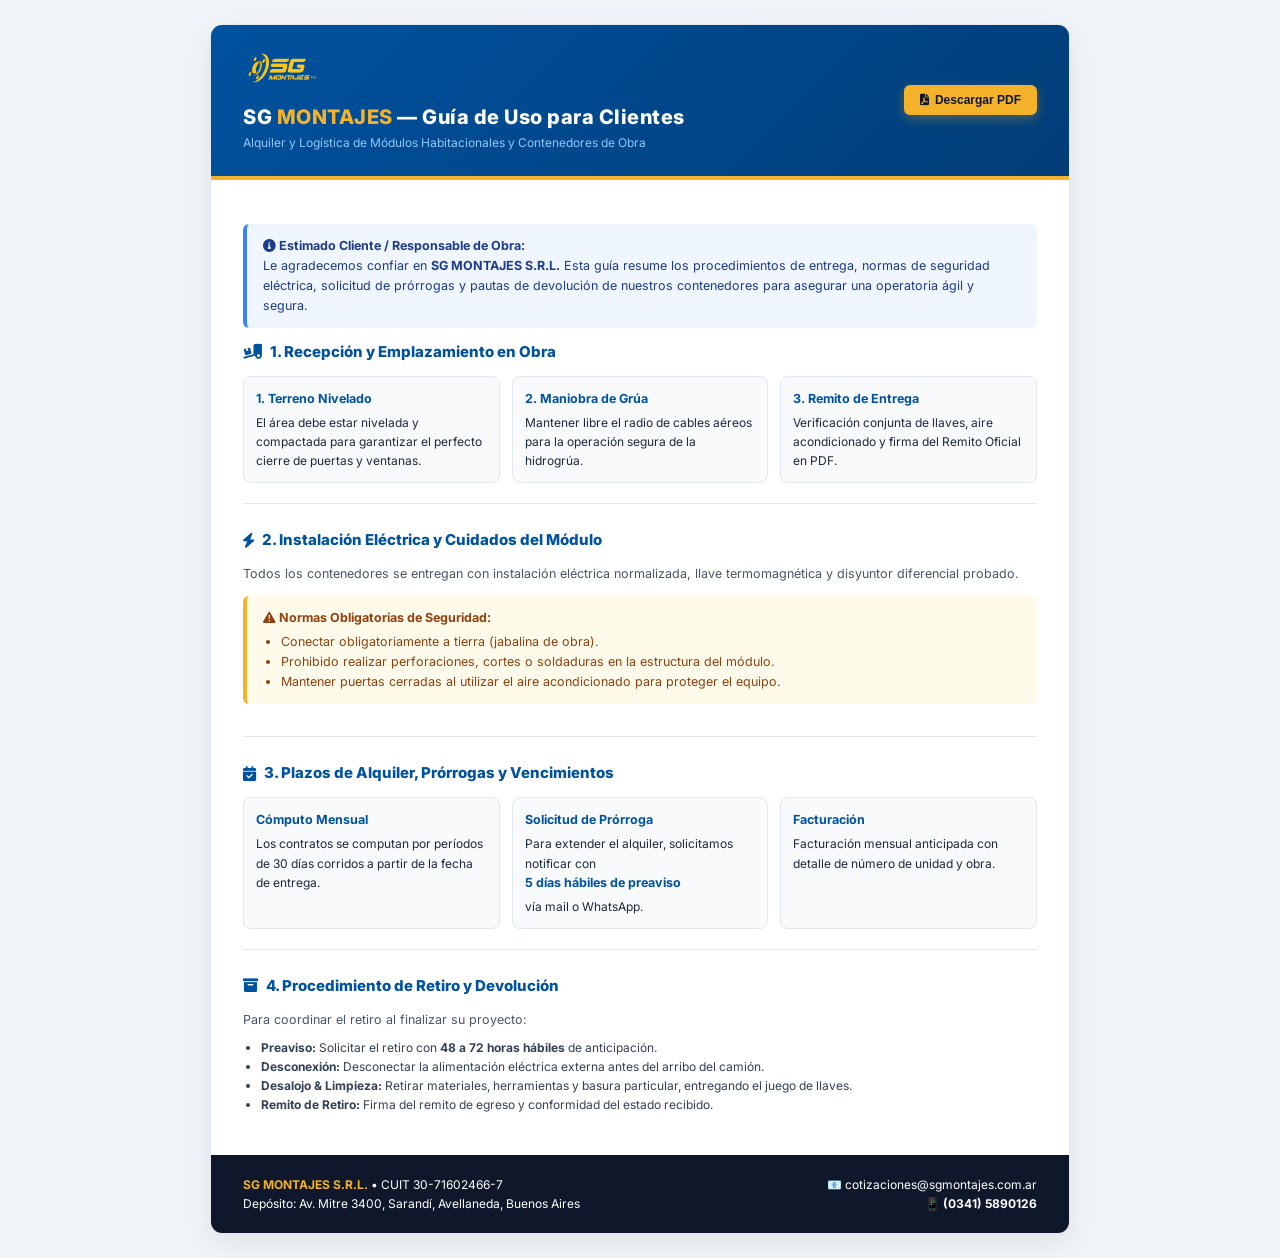
==== Manual_Cliente_Contenedores.html @ 27b9d648 "Add files via upload" ====
<!DOCTYPE html>
<html lang="es">
<head>
    <meta charset="UTF-8">
    <meta name="viewport" content="width=device-width, initial-scale=1.0">
    <title>Manual de Uso para Clientes — SG MONTAJES SRL</title>
    <link href="https://fonts.googleapis.com/css2?family=Inter:wght@300;400;500;600;700;800&display=swap" rel="stylesheet">
    <link href="https://cdnjs.cloudflare.com/ajax/libs/font-awesome/6.0.0/css/all.min.css" rel="stylesheet">
    <script src="html2pdf.bundle.min.js"></script>
    <style>
        :root {
            --primary: #00529F;
            --primary-dark: #003D78;
            --warning: #F3B229;
            --dark: #0f172a;
            --light: #f8fafc;
            --border: #e2e8f0;
        }
        * { box-sizing: border-box; margin: 0; padding: 0; }
        body {
            font-family: 'Inter', system-ui, sans-serif;
            background: #f1f5f9;
            color: #1e293b;
            line-height: 1.6;
            padding: 24px 16px;
        }
        .manual-wrapper {
            max-width: 860px;
            margin: 0 auto;
            background: #ffffff;
            border-radius: 12px;
            box-shadow: 0 10px 30px rgba(0,0,0,0.08);
            overflow: hidden;
            border: 1px solid var(--border);
        }
        .header-bar {
            background: linear-gradient(135deg, var(--primary) 0%, var(--primary-dark) 100%);
            color: #ffffff;
            padding: 24px 32px;
            display: flex;
            justify-content: space-between;
            align-items: center;
            border-bottom: 4px solid var(--warning);
        }
        .header-left img {
            height: 38px;
            width: auto;
            margin-bottom: 6px;
        }
        .header-title {
            font-size: 20px;
            font-weight: 800;
            letter-spacing: 0.5px;
        }
        .header-title span { color: var(--warning); }
        .header-sub {
            font-size: 12px;
            color: #93c5fd;
        }
        .btn-download {
            background: var(--warning);
            color: #0f172a;
            border: none;
            padding: 8px 16px;
            border-radius: 6px;
            font-weight: 700;
            font-size: 12px;
            cursor: pointer;
            display: flex;
            align-items: center;
            gap: 6px;
            box-shadow: 0 4px 12px rgba(243, 178, 41, 0.3);
            transition: all 0.2s ease;
        }
        .btn-download:hover {
            background: #d09315;
            color: #ffffff;
        }
        .content-body {
            padding: 32px;
        }
        .section-box {
            margin-bottom: 24px;
            padding-bottom: 20px;
            border-bottom: 1px solid var(--border);
        }
        .section-box:last-child {
            border-bottom: none;
            margin-bottom: 0;
            padding-bottom: 0;
        }
        .section-title {
            font-size: 15px;
            font-weight: 800;
            color: var(--primary);
            display: flex;
            align-items: center;
            gap: 8px;
            margin-bottom: 12px;
        }
        .alert-box {
            background: #eff6ff;
            border-left: 4px solid #3b82f6;
            padding: 12px 16px;
            border-radius: 6px;
            font-size: 12.5px;
            color: #1e3a8a;
            margin: 12px 0;
        }
        .warning-box {
            background: #fffbeb;
            border-left: 4px solid var(--warning);
            padding: 12px 16px;
            border-radius: 6px;
            font-size: 12.5px;
            color: #92400e;
            margin: 12px 0;
        }
        .steps-grid {
            display: grid;
            grid-template-columns: repeat(auto-fit, minmax(220px, 1fr));
            gap: 12px;
            margin-top: 12px;
        }
        .step-card {
            background: #f8fafc;
            border: 1px solid var(--border);
            border-radius: 8px;
            padding: 12px;
            font-size: 12px;
        }
        .step-card strong {
            display: block;
            color: var(--primary);
            margin-bottom: 4px;
            font-size: 12.5px;
        }
        .contact-footer {
            background: #0f172a;
            color: #ffffff;
            padding: 20px 32px;
            display: flex;
            justify-content: space-between;
            align-items: center;
            flex-wrap: wrap;
            gap: 12px;
            font-size: 12px;
        }
        .contact-info strong { color: var(--warning); }
        @media print {
            body { padding: 0; background: #ffffff; }
            .manual-wrapper { box-shadow: none; border: none; }
            .btn-download { display: none; }
        }
    </style>
</head>
<body>

    <div class="manual-wrapper" id="client-manual-document">
        
        <!-- Header -->
        <div class="header-bar">
            <div class="header-left">
                <img src="logo_sg_montajes.png" alt="SG MONTAJES SRL">
                <div class="header-title">SG <span>MONTAJES</span> — Guía de Uso para Clientes</div>
                <div class="header-sub">Alquiler y Logística de Módulos Habitacionales y Contenedores de Obra</div>
            </div>
            <div>
                <button class="btn-download" onclick="descargarManualPDF()">
                    <i class="fas fa-file-pdf"></i> Descargar PDF
                </button>
            </div>
        </div>

        <!-- Body -->
        <div class="content-body">
            
            <div class="alert-box">
                <strong><i class="fas fa-info-circle"></i> Estimado Cliente / Responsable de Obra:</strong><br>
                Le agradecemos confiar en <strong>SG MONTAJES S.R.L.</strong> Esta guía resume los procedimientos de entrega, normas de seguridad eléctrica, solicitud de prórrogas y pautas de devolución de nuestros contenedores para asegurar una operatoria ágil y segura.
            </div>

            <!-- Sección 1 -->
            <div class="section-box">
                <div class="section-title">
                    <i class="fas fa-truck-ramp-box"></i> 1. Recepción y Emplazamiento en Obra
                </div>
                <div class="steps-grid">
                    <div class="step-card">
                        <strong>1. Terreno Nivelado</strong>
                        El área debe estar nivelada y compactada para garantizar el perfecto cierre de puertas y ventanas.
                    </div>
                    <div class="step-card">
                        <strong>2. Maniobra de Grúa</strong>
                        Mantener libre el radio de cables aéreos para la operación segura de la hidrogrúa.
                    </div>
                    <div class="step-card">
                        <strong>3. Remito de Entrega</strong>
                        Verificación conjunta de llaves, aire acondicionado y firma del Remito Oficial en PDF.
                    </div>
                </div>
            </div>

            <!-- Sección 2 -->
            <div class="section-box">
                <div class="section-title">
                    <i class="fas fa-bolt"></i> 2. Instalación Eléctrica y Cuidados del Módulo
                </div>
                <p style="font-size: 12.5px; color: #475569; margin-bottom: 8px;">
                    Todos los contenedores se entregan con instalación eléctrica normalizada, llave termomagnética y disyuntor diferencial probado.
                </p>
                <div class="warning-box">
                    <strong><i class="fas fa-exclamation-triangle"></i> Normas Obligatorias de Seguridad:</strong>
                    <ul style="margin-left: 18px; margin-top: 4px;">
                        <li>Conectar obligatoriamente a tierra (jabalina de obra).</li>
                        <li>Prohibido realizar perforaciones, cortes o soldaduras en la estructura del módulo.</li>
                        <li>Mantener puertas cerradas al utilizar el aire acondicionado para proteger el equipo.</li>
                    </ul>
                </div>
            </div>

            <!-- Sección 3 -->
            <div class="section-box">
                <div class="section-title">
                    <i class="fas fa-calendar-check"></i> 3. Plazos de Alquiler, Prórrogas y Vencimientos
                </div>
                <div class="steps-grid">
                    <div class="step-card">
                        <strong>Cómputo Mensual</strong>
                        Los contratos se computan por períodos de 30 días corridos a partir de la fecha de entrega.
                    </div>
                    <div class="step-card">
                        <strong>Solicitud de Prórroga</strong>
                        Para extender el alquiler, solicitamos notificar con <strong>5 días hábiles de preaviso</strong> vía mail o WhatsApp.
                    </div>
                    <div class="step-card">
                        <strong>Facturación</strong>
                        Facturación mensual anticipada con detalle de número de unidad y obra.
                    </div>
                </div>
            </div>

            <!-- Sección 4 -->
            <div class="section-box">
                <div class="section-title">
                    <i class="fas fa-box-archive"></i> 4. Procedimiento de Retiro y Devolución
                </div>
                <p style="font-size: 12.5px; color: #475569; margin-bottom: 8px;">
                    Para coordinar el retiro al finalizar su proyecto:
                </p>
                <ul style="margin-left: 18px; font-size: 12px; color: #334155; margin-bottom: 8px;">
                    <li><strong>Preaviso:</strong> Solicitar el retiro con <strong>48 a 72 horas hábiles</strong> de anticipación.</li>
                    <li><strong>Desconexión:</strong> Desconectar la alimentación eléctrica externa antes del arribo del camión.</li>
                    <li><strong>Desalojo & Limpieza:</strong> Retirar materiales, herramientas y basura particular, entregando el juego de llaves.</li>
                    <li><strong>Remito de Retiro:</strong> Firma del remito de egreso y conformidad del estado recibido.</li>
                </ul>
            </div>

        </div>

        <!-- Footer -->
        <div class="contact-footer">
            <div class="contact-info">
                <strong>SG MONTAJES S.R.L.</strong> • CUIT 30-71602466-7<br>
                <span>Depósito: Av. Mitre 3400, Sarandí, Avellaneda, Buenos Aires</span>
            </div>
            <div style="text-align: right;">
                <span>📧 cotizaciones@sgmontajes.com.ar</span><br>
                <strong>📱 (0341) 5890126</strong>
            </div>
        </div>

    </div>

    <script>
        function descargarManualPDF() {
            const el = document.getElementById('client-manual-document');
            const opt = {
                margin: [6, 6, 6, 6],
                filename: 'Manual_Cliente_Contenedores_SG_Montajes.pdf',
                image: { type: 'jpeg', quality: 0.98 },
                html2canvas: { scale: 2, useCORS: true },
                jsPDF: { unit: 'mm', format: 'a4', orientation: 'portrait' }
            };
            html2pdf().set(opt).from(el).save();
        }
    </script>
</body>
</html>
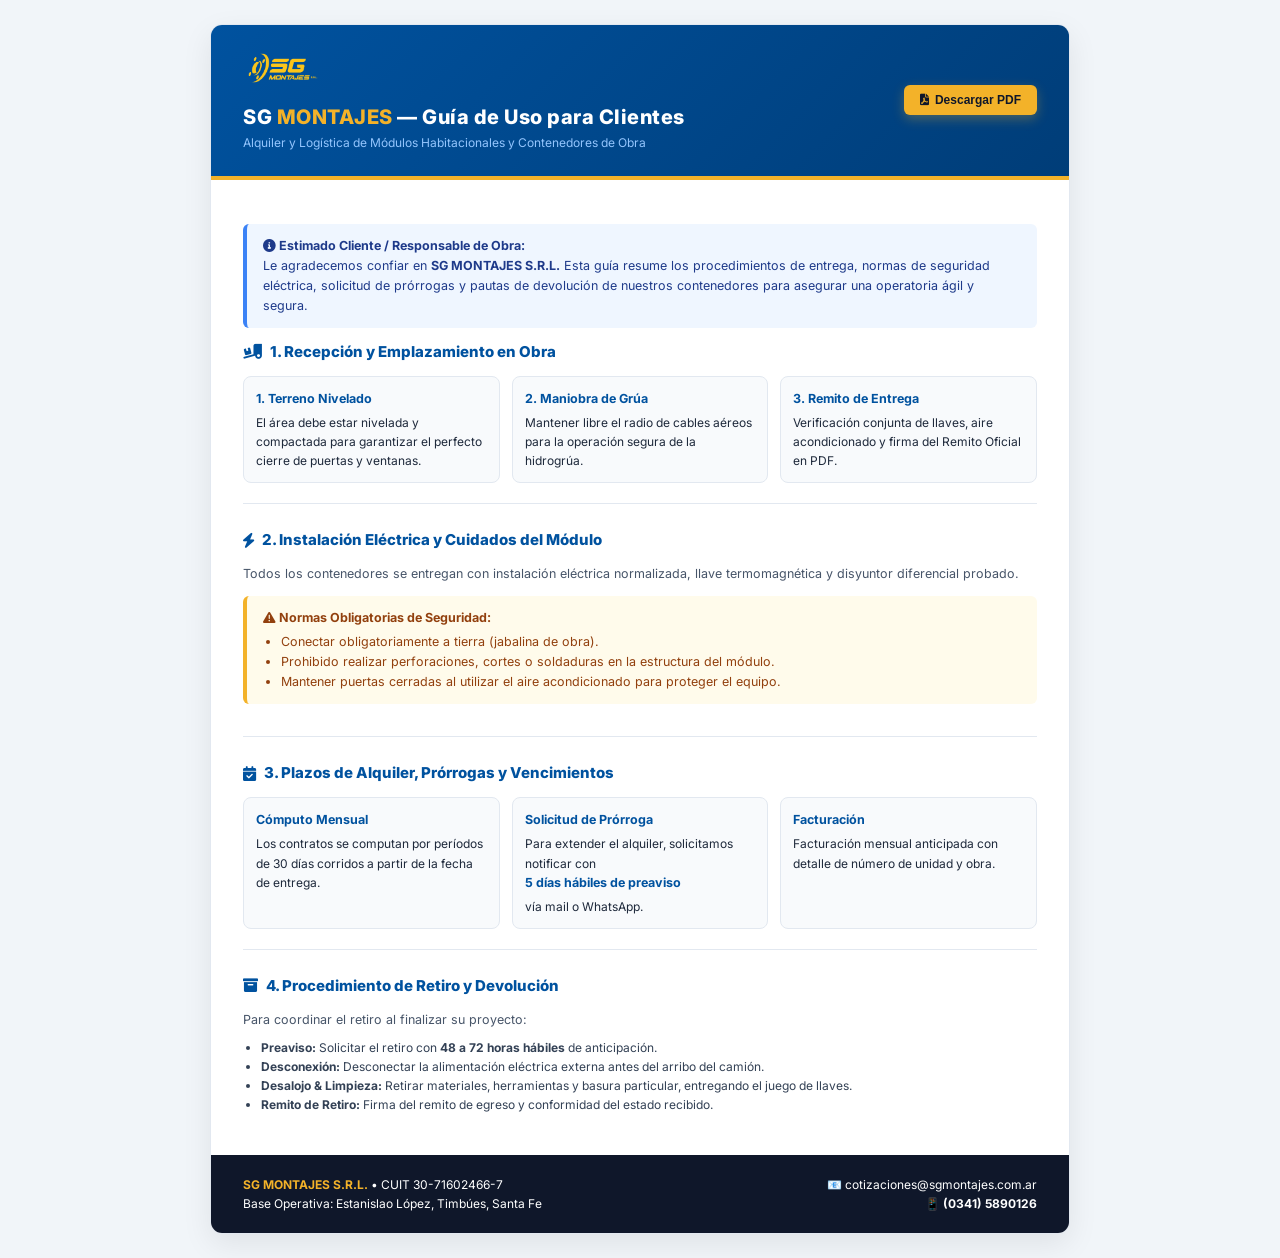
==== commit 8a24182e: "Add files via upload" ====
--- a/Manual_Cliente_Contenedores.html
+++ b/Manual_Cliente_Contenedores.html
@@ -262,7 +262,7 @@
         <div class="contact-footer">
             <div class="contact-info">
                 <strong>SG MONTAJES S.R.L.</strong> • CUIT 30-71602466-7<br>
-                <span>Depósito: Av. Mitre 3400, Sarandí, Avellaneda, Buenos Aires</span>
+                <span>Base Operativa: Estanislao López, Timbúes, Santa Fe</span>
             </div>
             <div style="text-align: right;">
                 <span>📧 cotizaciones@sgmontajes.com.ar</span><br>
